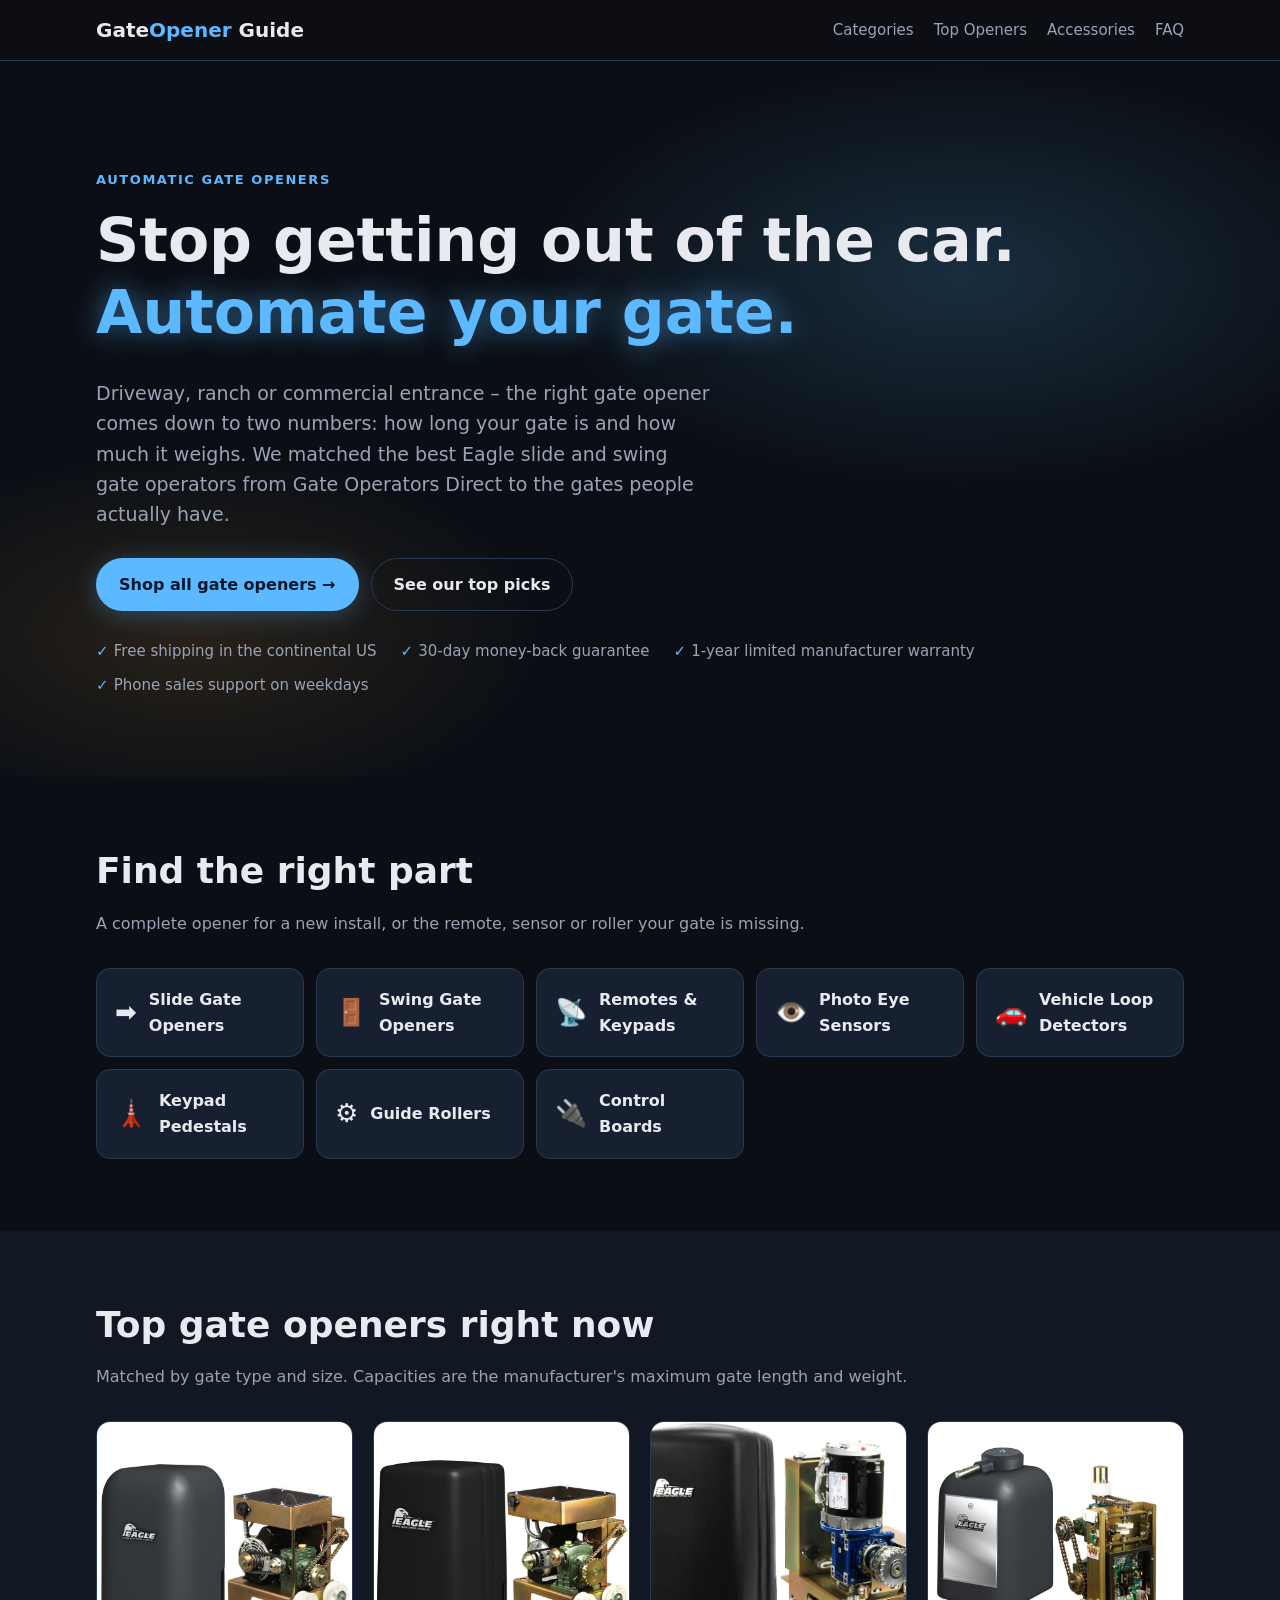
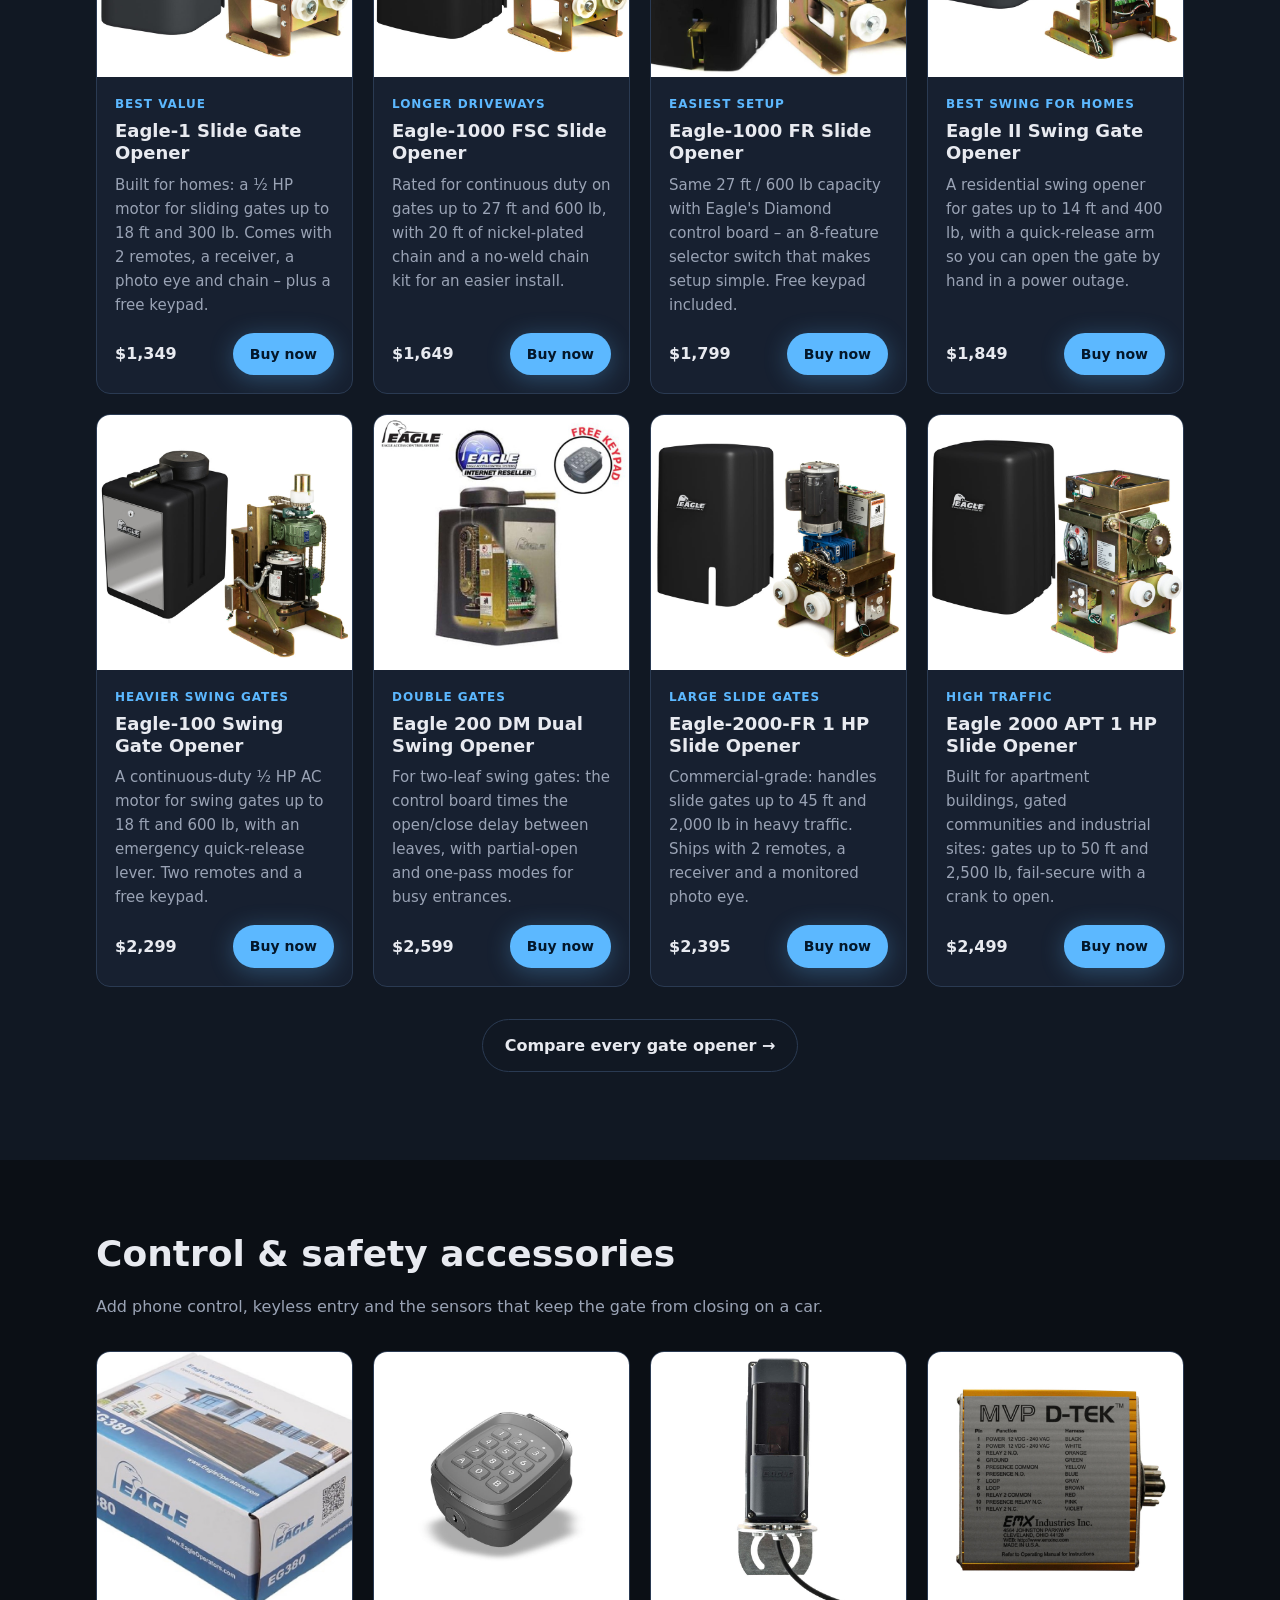
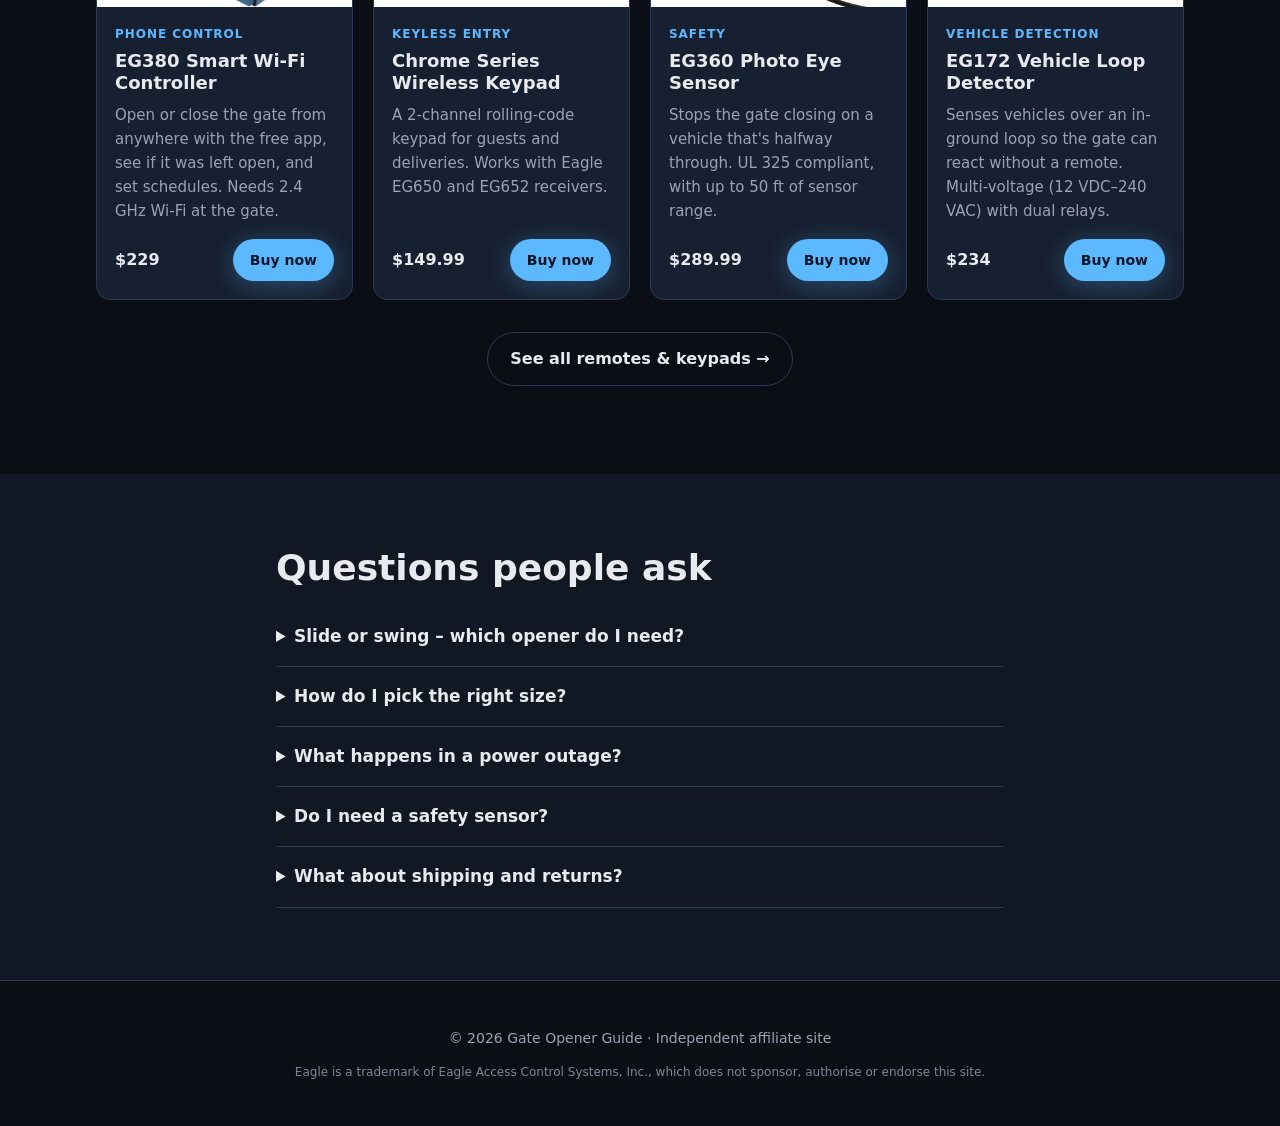
==== index.html @ a4c437fa "Publish gateopenerguide.com" ====
<!doctype html>
<html lang="en">
<head>
  <meta charset="utf-8">
  <meta name="viewport" content="width=device-width, initial-scale=1">
  <title>Gate Opener Guide – The Best Automatic Gate Openers for Homes and Businesses</title>
  <meta name="description" content="Pick the right automatic gate opener: slide and swing gate operators for driveways, ranches and commercial entrances, compared by gate length and weight – plus remotes, keypads, Wi-Fi control and safety sensors.">
  <link rel="stylesheet" href="styles.css">
  <meta name="robots" content="noindex">
</head>
<body>

<div class="disclosure-bar" id="disclosure-bar">
  Affiliate disclosure: we may earn a commission if you buy through links on this page, at no extra cost to you.
</div>

<header class="site-header">
  <div class="wrap header-inner">
    <a class="logo" href="#top">Gate<span>Opener</span> Guide</a>
    <nav>
      <a href="#categories">Categories</a>
      <a href="#picks">Top Openers</a>
      <a href="#extras">Accessories</a>
      <a href="#faq">FAQ</a>
    </nav>
  </div>
</header>

<main id="top">

  <section class="hero" id="hero">
    <div class="wrap">
      <p class="eyebrow">Automatic gate openers</p>
      <h1>Stop getting out of the car.<br><span class="glow">Automate your gate.</span></h1>
      <p class="lead">
        Driveway, ranch or commercial entrance – the right gate opener comes down to two numbers:
        how long your gate is and how much it weighs. We matched the best Eagle slide and swing gate
        operators from Gate Operators Direct to the gates people actually have.
      </p>
      <div class="cta-row">
        <a class="btn btn-primary" data-aff href="https://gateoperatorsdirectusa.com/collections/gate-operators">Shop all gate openers →</a>
        <a class="btn btn-ghost" href="#picks">See our top picks</a>
      </div>
      <ul class="perks">
        <li>Free shipping in the continental US</li>
        <li>30-day money-back guarantee</li>
        <li>1-year limited manufacturer warranty</li>
        <li>Phone sales support on weekdays</li>
      </ul>
    </div>
  </section>

  <section class="section" id="categories">
    <div class="wrap">
      <h2>Find the right part</h2>
      <p class="section-lead">A complete opener for a new install, or the remote, sensor or roller your gate is missing.</p>
      <div class="cat-grid">
        <a class="cat" data-aff href="https://gateoperatorsdirectusa.com/collections/slide-gate-operators"><span class="cat-icon">➡️</span>Slide Gate Openers</a>
        <a class="cat" data-aff href="https://gateoperatorsdirectusa.com/collections/swing-gate-operators"><span class="cat-icon">🚪</span>Swing Gate Openers</a>
        <a class="cat" data-aff href="https://gateoperatorsdirectusa.com/collections/remotes"><span class="cat-icon">📡</span>Remotes &amp; Keypads</a>
        <a class="cat" data-aff href="https://gateoperatorsdirectusa.com/collections/photo-eye-sensor"><span class="cat-icon">👁️</span>Photo Eye Sensors</a>
        <a class="cat" data-aff href="https://gateoperatorsdirectusa.com/collections/loop-detectors"><span class="cat-icon">🚗</span>Vehicle Loop Detectors</a>
        <a class="cat" data-aff href="https://gateoperatorsdirectusa.com/collections/pedestals"><span class="cat-icon">🗼</span>Keypad Pedestals</a>
        <a class="cat" data-aff href="https://gateoperatorsdirectusa.com/collections/gate-guide-rollers"><span class="cat-icon">⚙️</span>Guide Rollers</a>
        <a class="cat" data-aff href="https://gateoperatorsdirectusa.com/collections/control-board"><span class="cat-icon">🔌</span>Control Boards</a>
      </div>
    </div>
  </section>

  <section class="section alt" id="picks">
    <div class="wrap">
      <h2>Top gate openers right now</h2>
      <p class="section-lead">Matched by gate type and size. Capacities are the manufacturer's maximum gate length and weight.</p>
      <div class="card-grid">

        <article class="card">
          <a class="card-img-link" data-aff href="https://gateoperatorsdirectusa.com/products/eagle-i-1-2-hp-slide-gate-operator-with-remote-and-receiver-fsc-crank-open" tabindex="-1"><img class="card-img" src="images/eagle-i-1-2-hp-slide-gate-operator-with-remote-and-receiver.jpg" alt="Eagle-1 slide gate operator" width="800" height="800" loading="lazy"></a>
          <div class="card-body">
            <span class="tag">Best value</span>
            <h3>Eagle-1 Slide Gate Opener</h3>
            <p>Built for homes: a ½ HP motor for sliding gates up to 18 ft and 300 lb. Comes with 2 remotes, a receiver, a photo eye and chain – plus a free keypad.</p>
            <div class="card-foot">
              <span class="price">$1,349</span>
              <a class="btn btn-primary btn-sm" data-aff href="https://gateoperatorsdirectusa.com/products/eagle-i-1-2-hp-slide-gate-operator-with-remote-and-receiver-fsc-crank-open">Buy now</a>
            </div>
          </div>
        </article>

        <article class="card">
          <a class="card-img-link" data-aff href="https://gateoperatorsdirectusa.com/products/eagle-1000-fsc-1-2-hp-sliding-gate-motor-operator-system" tabindex="-1"><img class="card-img" src="images/eagle-1000-fsc-1-2-hp-sliding-gate-motor-operator-system.jpg" alt="Eagle-1000 FSC slide gate operator" width="800" height="800" loading="lazy"></a>
          <div class="card-body">
            <span class="tag">Longer driveways</span>
            <h3>Eagle-1000 FSC Slide Opener</h3>
            <p>Rated for continuous duty on gates up to 27 ft and 600 lb, with 20 ft of nickel-plated chain and a no-weld chain kit for an easier install.</p>
            <div class="card-foot">
              <span class="price">$1,649</span>
              <a class="btn btn-primary btn-sm" data-aff href="https://gateoperatorsdirectusa.com/products/eagle-1000-fsc-1-2-hp-sliding-gate-motor-operator-system">Buy now</a>
            </div>
          </div>
        </article>

        <article class="card">
          <a class="card-img-link" data-aff href="https://gateoperatorsdirectusa.com/products/eagle-1000-fr-1-2-hp-slide-gate-operator-motor-for-residential-access-control-entrance" tabindex="-1"><img class="card-img" src="images/eagle-1000-fr-1-2-hp-slide-gate-operator-motor-for-residenti.jpg" alt="Eagle-1000 FR slide gate operator" width="800" height="800" loading="lazy"></a>
          <div class="card-body">
            <span class="tag">Easiest setup</span>
            <h3>Eagle-1000 FR Slide Opener</h3>
            <p>Same 27 ft / 600 lb capacity with Eagle's Diamond control board – an 8-feature selector switch that makes setup simple. Free keypad included.</p>
            <div class="card-foot">
              <span class="price">$1,799</span>
              <a class="btn btn-primary btn-sm" data-aff href="https://gateoperatorsdirectusa.com/products/eagle-1000-fr-1-2-hp-slide-gate-operator-motor-for-residential-access-control-entrance">Buy now</a>
            </div>
          </div>
        </article>

        <article class="card">
          <a class="card-img-link" data-aff href="https://gateoperatorsdirectusa.com/products/eagle-ii-residential-swing-gate-operator" tabindex="-1"><img class="card-img" src="images/eagle-ii-residential-swing-gate-operator.jpg" alt="Eagle II residential swing gate operator" width="800" height="800" loading="lazy"></a>
          <div class="card-body">
            <span class="tag">Best swing for homes</span>
            <h3>Eagle II Swing Gate Opener</h3>
            <p>A residential swing opener for gates up to 14 ft and 400 lb, with a quick-release arm so you can open the gate by hand in a power outage.</p>
            <div class="card-foot">
              <span class="price">$1,849</span>
              <a class="btn btn-primary btn-sm" data-aff href="https://gateoperatorsdirectusa.com/products/eagle-ii-residential-swing-gate-operator">Buy now</a>
            </div>
          </div>
        </article>

        <article class="card">
          <a class="card-img-link" data-aff href="https://gateoperatorsdirectusa.com/products/eagle-100-residential-light-commercial-swing-gate-operators" tabindex="-1"><img class="card-img" src="images/eagle-100-residential-light-commercial-swing-gate-operators.jpg" alt="Eagle-100 swing gate operator" width="800" height="800" loading="lazy"></a>
          <div class="card-body">
            <span class="tag">Heavier swing gates</span>
            <h3>Eagle-100 Swing Gate Opener</h3>
            <p>A continuous-duty ½ HP AC motor for swing gates up to 18 ft and 600 lb, with an emergency quick-release lever. Two remotes and a free keypad.</p>
            <div class="card-foot">
              <span class="price">$2,299</span>
              <a class="btn btn-primary btn-sm" data-aff href="https://gateoperatorsdirectusa.com/products/eagle-100-residential-light-commercial-swing-gate-operators">Buy now</a>
            </div>
          </div>
        </article>

        <article class="card">
          <a class="card-img-link" data-aff href="https://gateoperatorsdirectusa.com/products/eagle-200-dm-dual-0-5-hp-swing-gate-operator" tabindex="-1"><img class="card-img" src="images/eagle-200-dm-dual-0-5-hp-swing-gate-operator.jpg" alt="Eagle 200 DM dual swing gate operator" width="800" height="800" loading="lazy"></a>
          <div class="card-body">
            <span class="tag">Double gates</span>
            <h3>Eagle 200 DM Dual Swing Opener</h3>
            <p>For two-leaf swing gates: the control board times the open/close delay between leaves, with partial-open and one-pass modes for busy entrances.</p>
            <div class="card-foot">
              <span class="price">$2,599</span>
              <a class="btn btn-primary btn-sm" data-aff href="https://gateoperatorsdirectusa.com/products/eagle-200-dm-dual-0-5-hp-swing-gate-operator">Buy now</a>
            </div>
          </div>
        </article>

        <article class="card">
          <a class="card-img-link" data-aff href="https://gateoperatorsdirectusa.com/products/eagle-2000-fr-1hp-slide-gate-operator-45-2000-lbs-with-2-remotes-receiver-and-eg111-monitored-photo-eye" tabindex="-1"><img class="card-img" src="images/eagle-2000-fr-1hp-slide-gate-operator-45-2000-lbs-with-2-rem.jpg" alt="Eagle-2000-FR-1HP slide gate operator" width="800" height="800" loading="lazy"></a>
          <div class="card-body">
            <span class="tag">Large slide gates</span>
            <h3>Eagle-2000-FR 1 HP Slide Opener</h3>
            <p>Commercial-grade: handles slide gates up to 45 ft and 2,000 lb in heavy traffic. Ships with 2 remotes, a receiver and a monitored photo eye.</p>
            <div class="card-foot">
              <span class="price">$2,395</span>
              <a class="btn btn-primary btn-sm" data-aff href="https://gateoperatorsdirectusa.com/products/eagle-2000-fr-1hp-slide-gate-operator-45-2000-lbs-with-2-remotes-receiver-and-eg111-monitored-photo-eye">Buy now</a>
            </div>
          </div>
        </article>

        <article class="card">
          <a class="card-img-link" data-aff href="https://gateoperatorsdirectusa.com/products/eagle-2000-apt-1hp-fail-secure-slide-gate-operator-crank-to-open" tabindex="-1"><img class="card-img" src="images/eagle-2000-apt-1hp-fail-secure-slide-gate-operator-crank-to.jpg" alt="Eagle 2000 APT slide gate operator" width="800" height="800" loading="lazy"></a>
          <div class="card-body">
            <span class="tag">High traffic</span>
            <h3>Eagle 2000 APT 1 HP Slide Opener</h3>
            <p>Built for apartment buildings, gated communities and industrial sites: gates up to 50 ft and 2,500 lb, fail-secure with a crank to open.</p>
            <div class="card-foot">
              <span class="price">$2,499</span>
              <a class="btn btn-primary btn-sm" data-aff href="https://gateoperatorsdirectusa.com/products/eagle-2000-apt-1hp-fail-secure-slide-gate-operator-crank-to-open">Buy now</a>
            </div>
          </div>
        </article>

      </div>
      <p class="center"><a class="btn btn-ghost" data-aff href="https://gateoperatorsdirectusa.com/collections/gate-operators">Compare every gate opener →</a></p>
    </div>
  </section>

  <section class="section" id="extras">
    <div class="wrap">
      <h2>Control &amp; safety accessories</h2>
      <p class="section-lead">Add phone control, keyless entry and the sensors that keep the gate from closing on a car.</p>
      <div class="card-grid">

        <article class="card">
          <a class="card-img-link" data-aff href="https://gateoperatorsdirectusa.com/products/eagle-eg380-smart-wi-fi-gate-opener" tabindex="-1"><img class="card-img" src="images/eagle-eg380-smart-wi-fi-gate-opener.jpg" alt="Eagle EG380 smart Wi-Fi gate opener" width="800" height="800" loading="lazy"></a>
          <div class="card-body">
            <span class="tag">Phone control</span>
            <h3>EG380 Smart Wi-Fi Controller</h3>
            <p>Open or close the gate from anywhere with the free app, see if it was left open, and set schedules. Needs 2.4 GHz Wi-Fi at the gate.</p>
            <div class="card-foot">
              <span class="price">$229</span>
              <a class="btn btn-primary btn-sm" data-aff href="https://gateoperatorsdirectusa.com/products/eagle-eg380-smart-wi-fi-gate-opener">Buy now</a>
            </div>
          </div>
        </article>

        <article class="card">
          <a class="card-img-link" data-aff href="https://gateoperatorsdirectusa.com/products/eagle-chrome-series-wireless-2-channel-keypad-eg654" tabindex="-1"><img class="card-img" src="images/eagle-chrome-series-wireless-2-channel-keypad-eg654.jpg" alt="Eagle Chrome Series wireless keypad" width="800" height="800" loading="lazy"></a>
          <div class="card-body">
            <span class="tag">Keyless entry</span>
            <h3>Chrome Series Wireless Keypad</h3>
            <p>A 2-channel rolling-code keypad for guests and deliveries. Works with Eagle EG650 and EG652 receivers.</p>
            <div class="card-foot">
              <span class="price">$149.99</span>
              <a class="btn btn-primary btn-sm" data-aff href="https://gateoperatorsdirectusa.com/products/eagle-chrome-series-wireless-2-channel-keypad-eg654">Buy now</a>
            </div>
          </div>
        </article>

        <article class="card">
          <a class="card-img-link" data-aff href="https://gateoperatorsdirectusa.com/products/eg360-eagle-monitored-and-non-monitored-photo-eye-sensor-ul-or-non-ul" tabindex="-1"><img class="card-img" src="images/eg360-eagle-monitored-and-non-monitored-photo-eye-sensor-ul.jpg" alt="Eagle EG360 photo eye sensor" width="800" height="800" loading="lazy"></a>
          <div class="card-body">
            <span class="tag">Safety</span>
            <h3>EG360 Photo Eye Sensor</h3>
            <p>Stops the gate closing on a vehicle that's halfway through. UL 325 compliant, with up to 50 ft of sensor range.</p>
            <div class="card-foot">
              <span class="price">$289.99</span>
              <a class="btn btn-primary btn-sm" data-aff href="https://gateoperatorsdirectusa.com/products/eg360-eagle-monitored-and-non-monitored-photo-eye-sensor-ul-or-non-ul">Buy now</a>
            </div>
          </div>
        </article>

        <article class="card">
          <a class="card-img-link" data-aff href="https://gateoperatorsdirectusa.com/products/vehicle-loop-detector-eg172" tabindex="-1"><img class="card-img" src="images/vehicle-loop-detector-eg172.jpg" alt="Vehicle loop detector EG172" width="800" height="800" loading="lazy"></a>
          <div class="card-body">
            <span class="tag">Vehicle detection</span>
            <h3>EG172 Vehicle Loop Detector</h3>
            <p>Senses vehicles over an in-ground loop so the gate can react without a remote. Multi-voltage (12 VDC–240 VAC) with dual relays.</p>
            <div class="card-foot">
              <span class="price">$234</span>
              <a class="btn btn-primary btn-sm" data-aff href="https://gateoperatorsdirectusa.com/products/vehicle-loop-detector-eg172">Buy now</a>
            </div>
          </div>
        </article>

      </div>
      <p class="center"><a class="btn btn-ghost" data-aff href="https://gateoperatorsdirectusa.com/collections/remotes">See all remotes &amp; keypads →</a></p>
    </div>
  </section>

  <section class="section alt" id="faq">
    <div class="wrap narrow">
      <h2>Questions people ask</h2>
      <details>
        <summary>Slide or swing – which opener do I need?</summary>
        <p>It depends on your gate. A sliding gate rolls sideways along a track and needs a slide gate operator; a swinging gate hinges open like a door and needs a swing gate operator. Double swing gates need a dual model such as the Eagle 200 DM.</p>
      </details>
      <details>
        <summary>How do I pick the right size?</summary>
        <p>Measure your gate's length and estimate its weight, then choose an opener rated above both. For example, the Eagle-1 handles slide gates up to 18 ft and 300 lb, the Eagle-1000 up to 27 ft and 600 lb, and the Eagle-2000 series up to 45–50 ft and 2,000–2,500 lb.</p>
      </details>
      <details>
        <summary>What happens in a power outage?</summary>
        <p>Many of these openers have a manual release: the Eagle II and Eagle-100 swing openers have quick-release mechanisms, and the crank-to-open slide models let you crank the gate open by hand.</p>
      </details>
      <details>
        <summary>Do I need a safety sensor?</summary>
        <p>A photo eye like the EG360 stops the gate from closing on a vehicle that's halfway through, and it's UL 325 compliant. The Eagle-1 and Eagle-2000-FR above already include one.</p>
      </details>
      <details>
        <summary>What about shipping and returns?</summary>
        <p>Gate Operators Direct offers free shipping in the continental US, a 30-day money-back guarantee on unused items in their original condition, and a one-year limited manufacturer warranty.</p>
      </details>
    </div>
  </section>

</main>

<footer class="site-footer">
  <div class="wrap">
    <p>© <span id="year">2026</span> Gate Opener Guide · Independent affiliate site</p>
    <p class="fine">Eagle is a trademark of Eagle Access Control Systems, Inc., which does not sponsor, authorise or endorse this site.</p>
  </div>
</footer>

<script src="config.js"></script>
<script src="affiliate.js"></script>
<script>
  document.getElementById("year").textContent = new Date().getFullYear();

  // Hide the disclosure bar on the first scroll, without making the page jump.
  var bar = document.getElementById("disclosure-bar");
  function hideBar() {
    if (window.scrollY <= 0) return;
    var h = bar.offsetHeight;
    bar.remove();
    window.scrollBy(0, -h);
    window.removeEventListener("scroll", hideBar);
  }
  window.addEventListener("scroll", hideBar, { passive: true });
</script>
</body>
</html>
---- styles.css ----
:root {
  --bg: #0b0f15;
  --bg-alt: #111823;
  --card: #172030;
  --border: #2a3a52;
  --text: #e8eaf0;
  --muted: #9aa3b5;
  --accent: #5cb8ff;
  --accent-ink: #04172a;
  --accent-rgb: 92, 184, 255;   /* same colour as --accent, as r, g, b for glows */
  --glow2-rgb: 255, 170, 60;  /* second hero glow */
  --radius: 14px;
}

* { box-sizing: border-box; }
html { scroll-behavior: smooth; }
body {
  margin: 0;
  background: var(--bg);
  color: var(--text);
  font: 16px/1.6 system-ui, -apple-system, "Segoe UI", Roboto, sans-serif;
}
a { color: var(--accent); }
h1, h2, h3 { line-height: 1.2; margin: 0 0 .5em; }

.wrap { max-width: 1120px; margin: 0 auto; padding: 0 16px; }
.wrap.narrow { max-width: 760px; }
.center { text-align: center; margin-top: 32px; }

/* Disclosure + header */
.disclosure-bar {
  background: #222838; color: var(--muted);
  font-size: 13px; text-align: center; padding: 6px 16px;
}
.site-header {
  position: sticky; top: 0; z-index: 10;
  background: rgba(13, 15, 20, .9); backdrop-filter: blur(8px);
  border-bottom: 1px solid var(--border);
}
.header-inner { display: flex; align-items: center; justify-content: space-between; height: 60px; gap: 16px; }
.logo { color: var(--text); text-decoration: none; font-weight: 800; font-size: 20px; white-space: nowrap; }
.logo span { color: var(--accent); }
nav { display: flex; gap: 20px; overflow-x: auto; }
nav a { color: var(--muted); text-decoration: none; font-size: 15px; white-space: nowrap; }
nav a:hover { color: var(--text); }

/* Hero */
.hero {
  padding: 96px 0 80px;
  background:
    radial-gradient(600px 300px at 75% 30%, rgba(var(--accent-rgb), .18), transparent 70%),
    radial-gradient(500px 260px at 15% 80%, rgba(var(--glow2-rgb), .12), transparent 70%);
}
.eyebrow { color: var(--accent); text-transform: uppercase; letter-spacing: .12em; font-size: 13px; font-weight: 700; }
.hero h1 { font-size: clamp(34px, 6vw, 60px); }
.glow { color: var(--accent); text-shadow: 0 0 28px rgba(var(--accent-rgb), .55); }
.lead { font-size: 19px; color: var(--muted); max-width: 620px; }
.cta-row { display: flex; flex-wrap: wrap; gap: 12px; margin: 28px 0; }
.perks { list-style: none; padding: 0; margin: 0; display: flex; flex-wrap: wrap; gap: 10px 24px; color: var(--muted); font-size: 15px; }
.perks li::before { content: "✓ "; color: var(--accent); font-weight: 700; }

/* Buttons */
.btn {
  display: inline-block; text-decoration: none; font-weight: 700;
  padding: 13px 22px; border-radius: 999px; border: 1px solid transparent;
  transition: transform .15s, box-shadow .15s;
}
.btn:hover { transform: translateY(-1px); }
.btn-primary { background: var(--accent); color: var(--accent-ink); box-shadow: 0 4px 24px rgba(var(--accent-rgb), .3); }
.btn-primary:hover { box-shadow: 0 6px 32px rgba(var(--accent-rgb), .5); }
.btn-ghost { color: var(--text); border-color: var(--border); }
.btn-ghost:hover { border-color: var(--accent); }
.btn-sm { padding: 9px 16px; font-size: 14px; }

/* Sections */
.section { padding: 72px 0; }
.section.alt { background: var(--bg-alt); }
.section h2 { font-size: clamp(26px, 4vw, 36px); }
.section-lead { color: var(--muted); margin: 0 0 32px; }

/* Categories */
.cat-grid { display: grid; grid-template-columns: repeat(auto-fill, minmax(200px, 1fr)); gap: 12px; }
.cat {
  display: flex; align-items: center; gap: 12px;
  background: var(--card); border: 1px solid var(--border); border-radius: var(--radius);
  padding: 18px; color: var(--text); text-decoration: none; font-weight: 600;
  transition: border-color .15s;
}
.cat:hover { border-color: var(--accent); }
.cat-icon { font-size: 26px; }

/* Product cards */
.card-grid { display: grid; grid-template-columns: repeat(auto-fill, minmax(250px, 1fr)); gap: 20px; }
.card {
  display: flex; flex-direction: column;
  background: var(--card); border: 1px solid var(--border); border-radius: var(--radius); overflow: hidden;
}
.card-img-link { display: block; background: #fff; overflow: hidden; }
.card-img {
  display: block; width: 100%; height: auto; aspect-ratio: 1;
  object-fit: cover; transition: transform .25s;
}
.card:hover .card-img { transform: scale(1.03); }
.card-body { padding: 18px; display: flex; flex-direction: column; flex: 1; }
.card-body h3 { font-size: 18px; }
.card-body p { color: var(--muted); font-size: 15px; margin: 0 0 16px; }
.tag { font-size: 12px; text-transform: uppercase; letter-spacing: .08em; color: var(--accent); font-weight: 700; margin-bottom: 6px; }
.card-foot { margin-top: auto; display: flex; align-items: center; justify-content: space-between; gap: 12px; }
.price { font-weight: 700; }

/* FAQ */
details { border-bottom: 1px solid var(--border); padding: 16px 0; }
summary { cursor: pointer; font-weight: 600; font-size: 17px; }
details p { color: var(--muted); margin: 10px 0 0; }

/* Footer */
.site-footer { border-top: 1px solid var(--border); padding: 32px 0; color: var(--muted); font-size: 14px; text-align: center; }
.site-footer .fine { font-size: 12px; opacity: .8; }

@media (max-width: 640px) {
  nav { display: none; }
  .hero { padding: 64px 0 56px; }
  .section { padding: 56px 0; }
}
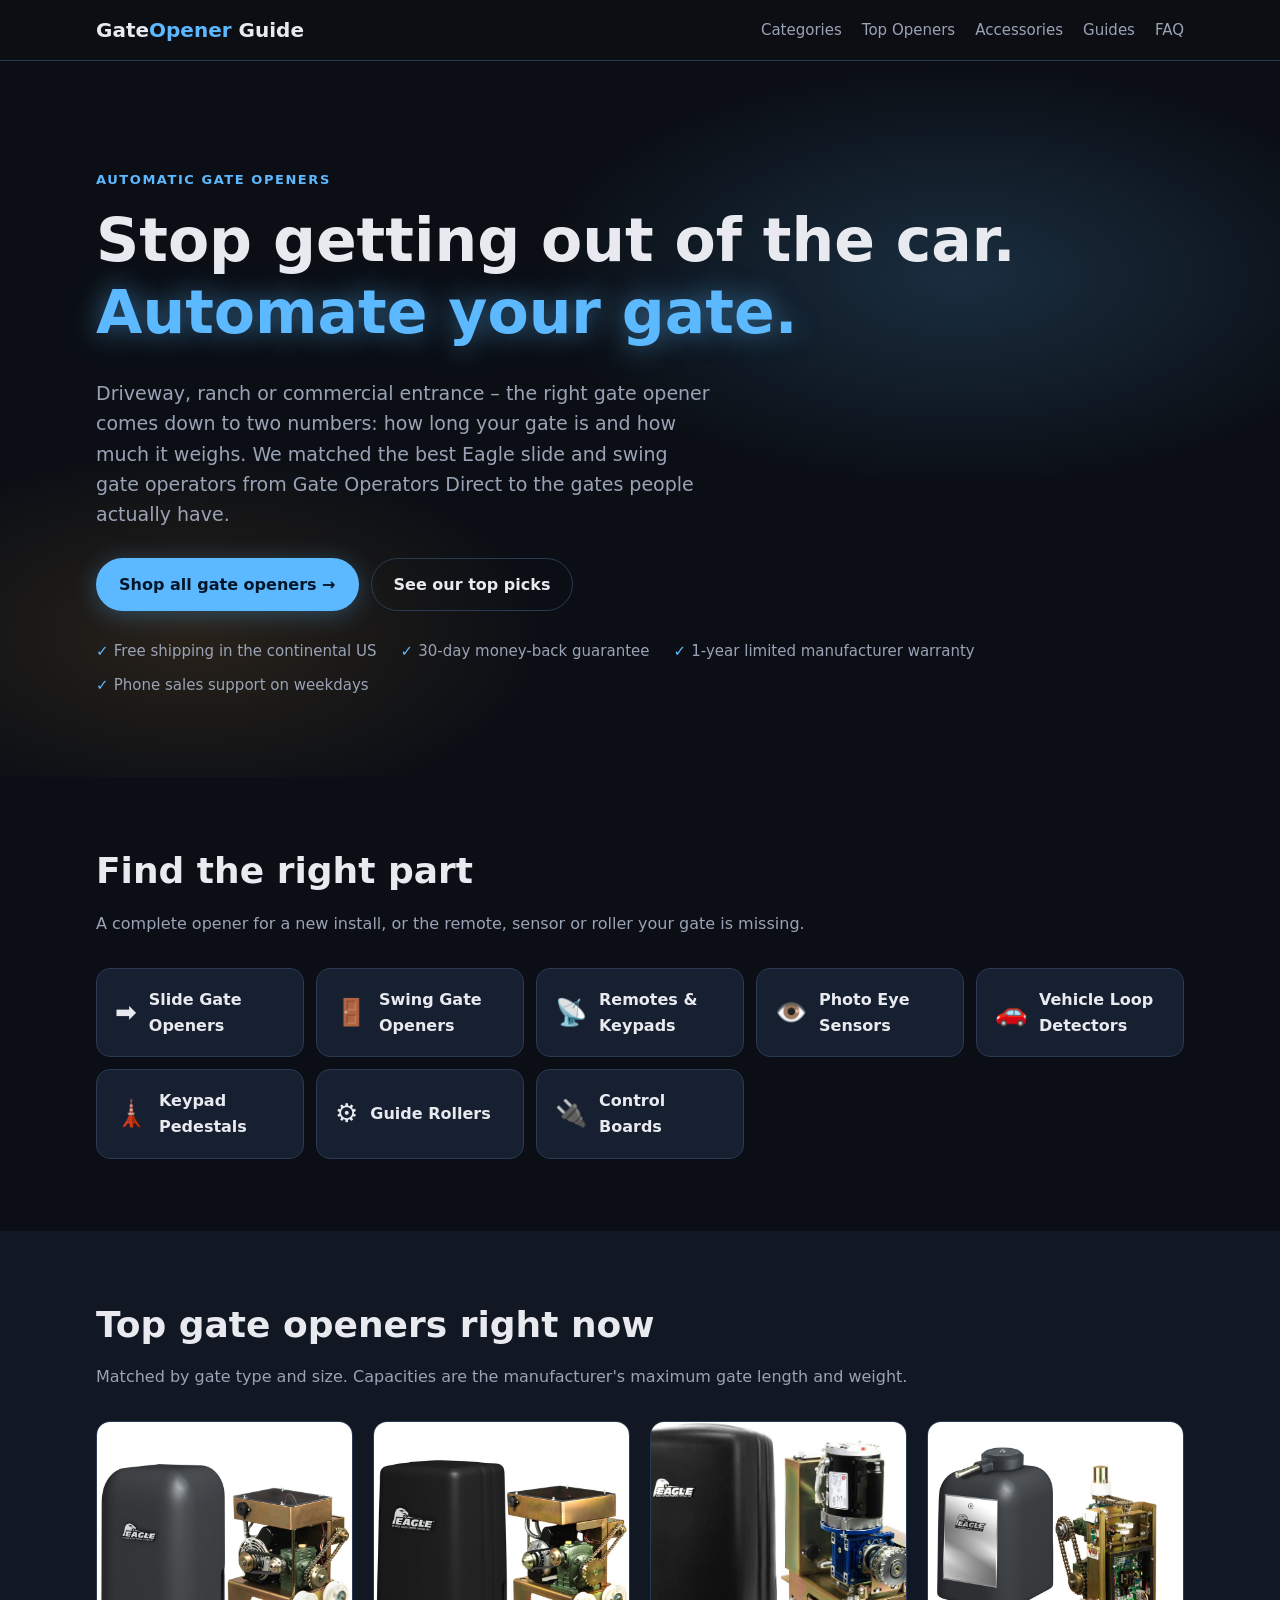
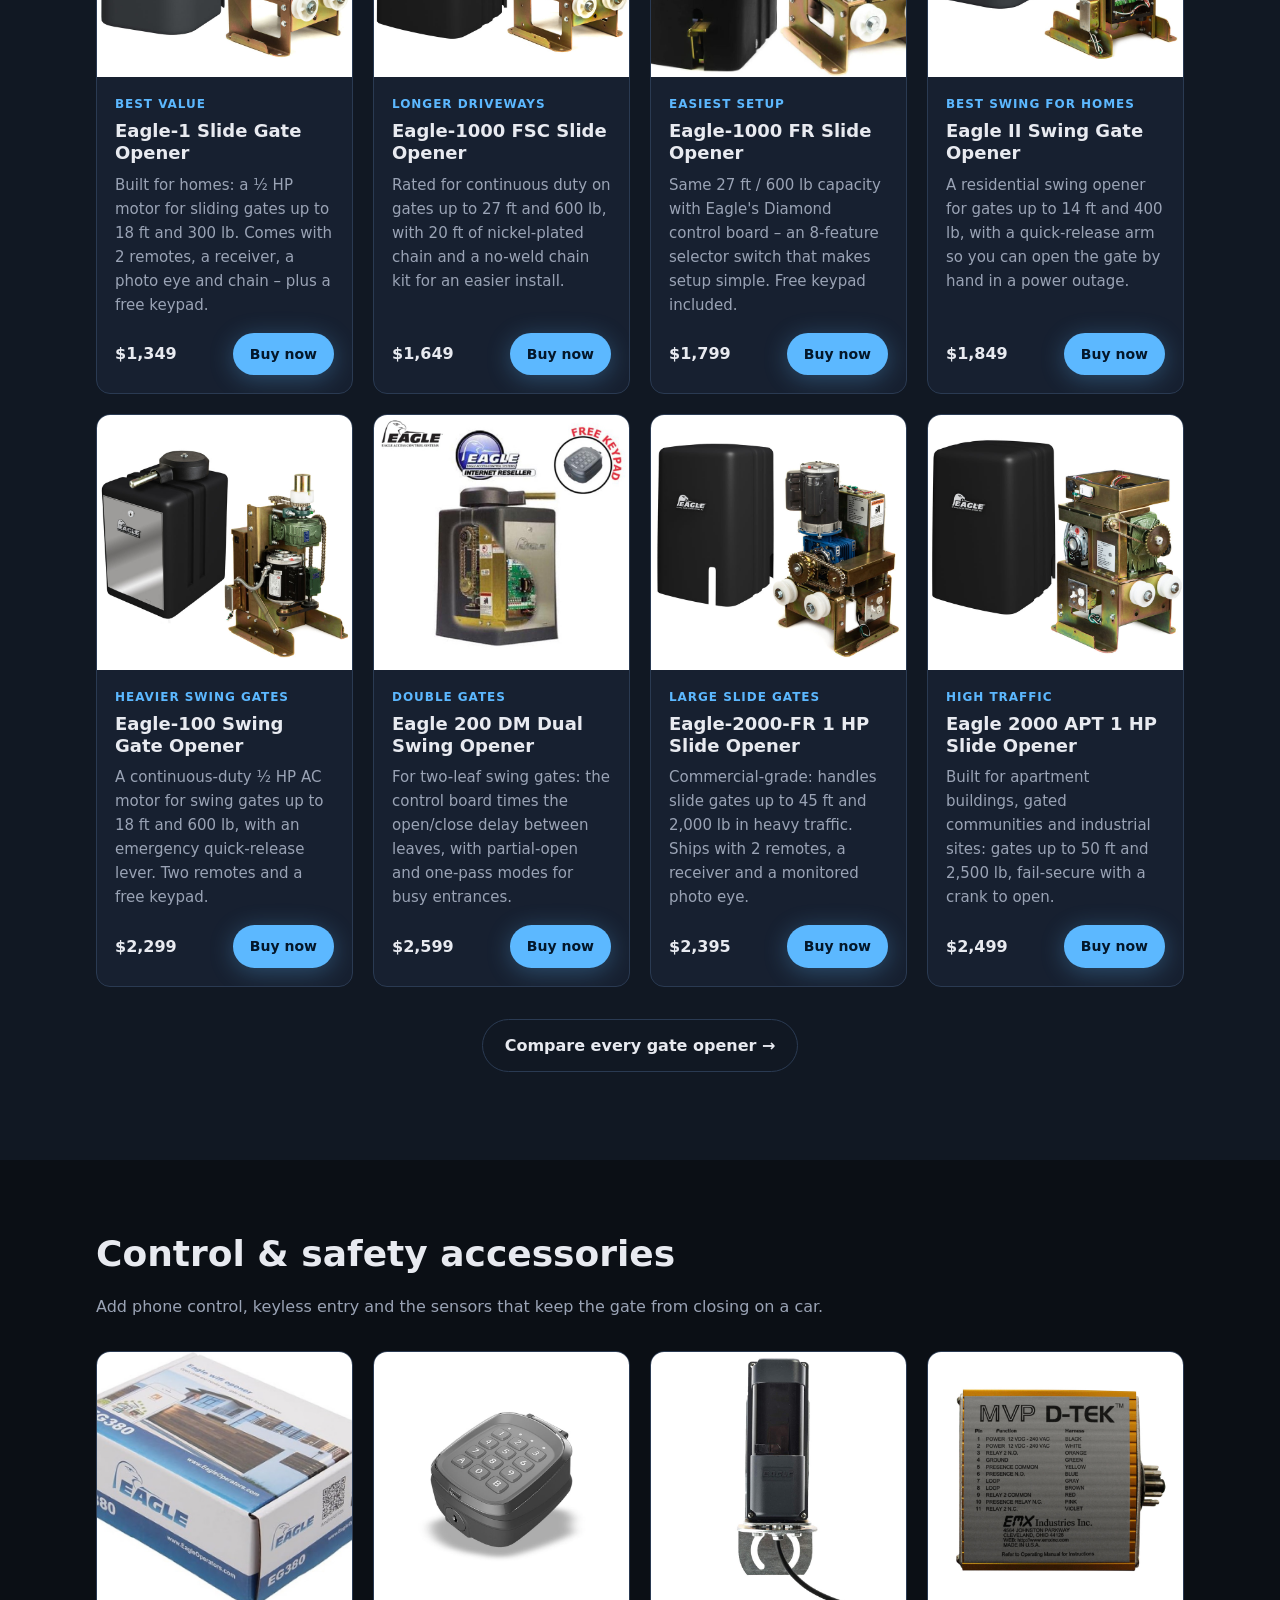
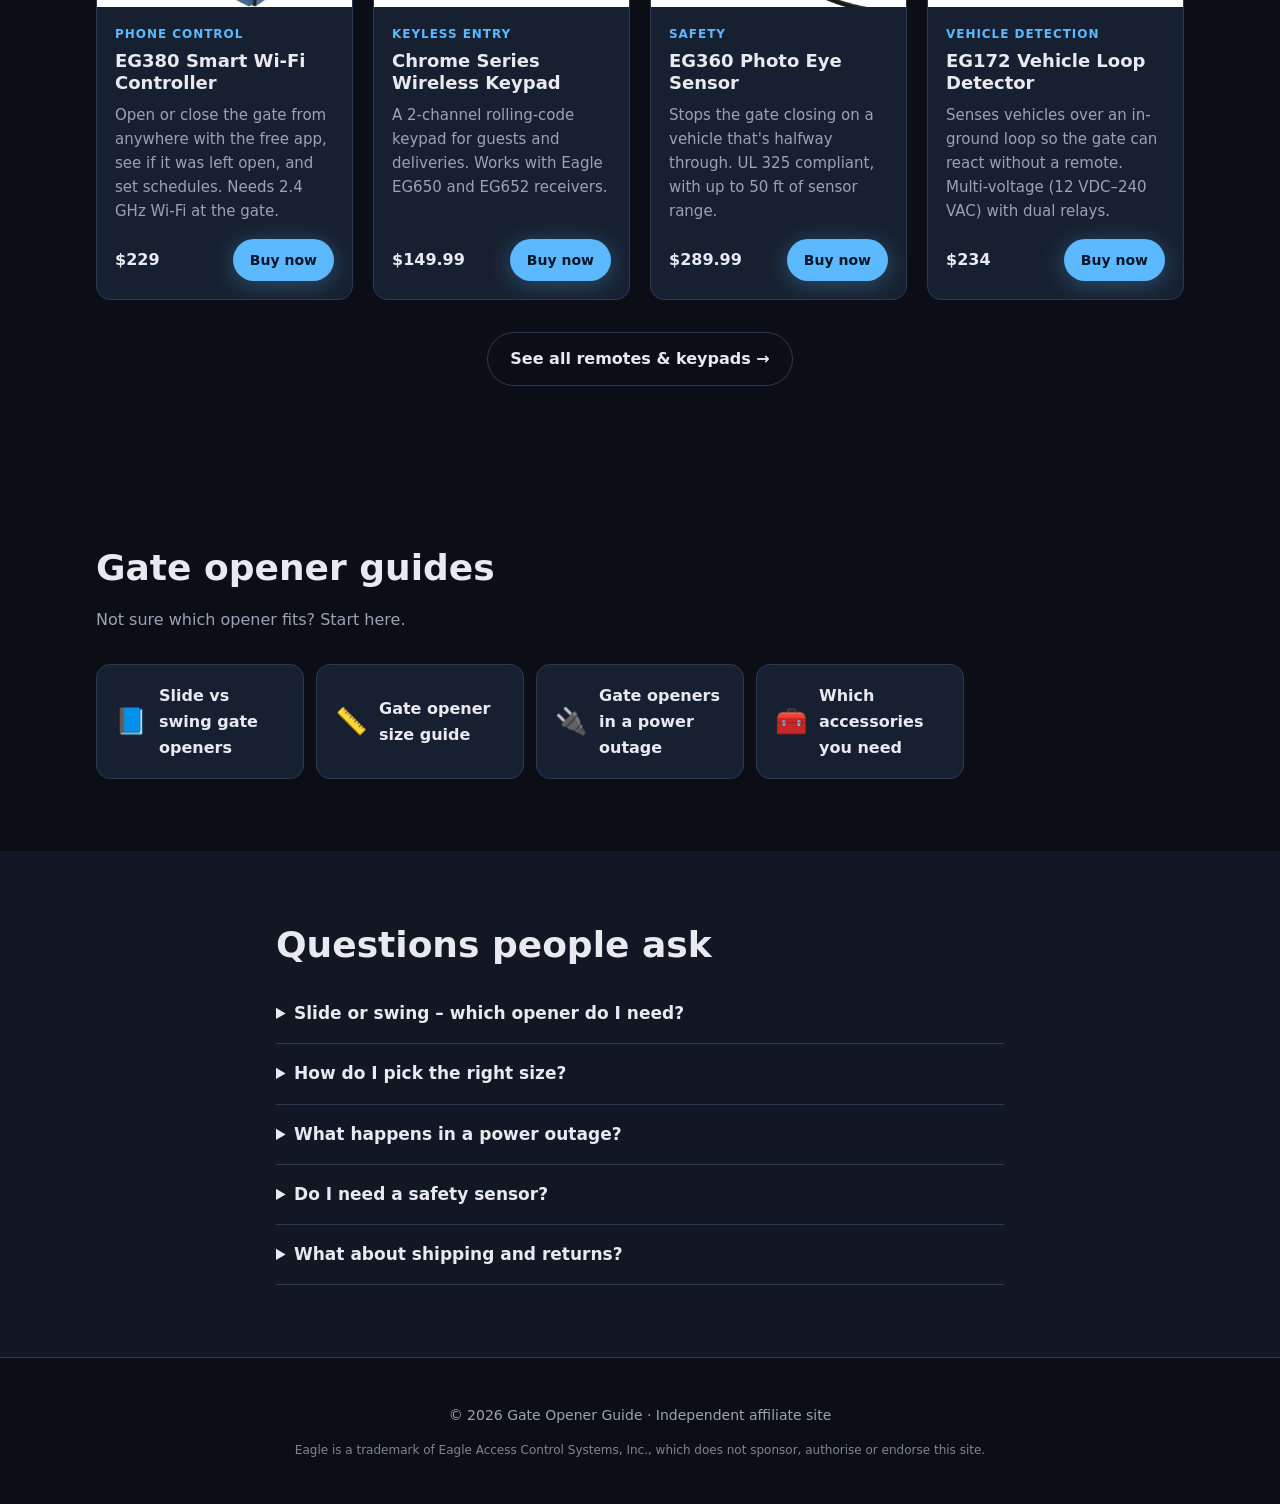
==== commit e0f1f2d6: "Publish gateopenerguide.com" ====
--- a/index.html
+++ b/index.html
@@ -6,7 +6,8 @@
   <title>Gate Opener Guide – The Best Automatic Gate Openers for Homes and Businesses</title>
   <meta name="description" content="Pick the right automatic gate opener: slide and swing gate operators for driveways, ranches and commercial entrances, compared by gate length and weight – plus remotes, keypads, Wi-Fi control and safety sensors.">
   <link rel="stylesheet" href="styles.css">
-  <meta name="robots" content="noindex">
+  <link rel="canonical" href="https://www.gateopenerguide.com/">
+  <meta property="og:url" content="https://www.gateopenerguide.com/">
 </head>
 <body>
 
@@ -21,6 +22,7 @@
       <a href="#categories">Categories</a>
       <a href="#picks">Top Openers</a>
       <a href="#extras">Accessories</a>
+      <a href="#guides">Guides</a>
       <a href="#faq">FAQ</a>
     </nav>
   </div>
@@ -242,6 +244,19 @@
 
       </div>
       <p class="center"><a class="btn btn-ghost" data-aff href="https://gateoperatorsdirectusa.com/collections/remotes">See all remotes &amp; keypads →</a></p>
+    </div>
+  </section>
+
+  <section class="section" id="guides">
+    <div class="wrap">
+      <h2>Gate opener guides</h2>
+      <p class="section-lead">Not sure which opener fits? Start here.</p>
+      <div class="cat-grid">
+        <a class="cat" href="slide-vs-swing-gate-openers.html"><span class="cat-icon">📘</span>Slide vs swing gate openers</a>
+        <a class="cat" href="gate-opener-size-guide.html"><span class="cat-icon">📏</span>Gate opener size guide</a>
+        <a class="cat" href="gate-opener-power-outage.html"><span class="cat-icon">🔌</span>Gate openers in a power outage</a>
+        <a class="cat" href="gate-opener-accessories.html"><span class="cat-icon">🧰</span>Which accessories you need</a>
+      </div>
     </div>
   </section>
 
--- a/styles.css
+++ b/styles.css
@@ -122,3 +122,19 @@
   .hero { padding: 64px 0 56px; }
   .section { padding: 56px 0; }
 }
+
+/* Guide pages */
+.guide-hero { padding: 64px 0 40px; }
+.guide-hero h1 { font-size: clamp(30px, 5vw, 46px); }
+.article h2 { font-size: clamp(22px, 3vw, 28px); margin-top: 36px; }
+.article h2:first-child { margin-top: 0; }
+.article p, .article li { color: var(--text); }
+.article ul, .article ol { padding-left: 22px; }
+.article li { margin-bottom: 8px; }
+.article a, .fine-note a, .spec-table a { color: var(--accent); }
+.table-scroll { overflow-x: auto; -webkit-overflow-scrolling: touch; }
+.spec-table { width: 100%; border-collapse: collapse; min-width: 640px; }
+.spec-table th, .spec-table td { text-align: left; padding: 10px 12px; border-bottom: 1px solid var(--border); white-space: nowrap; }
+.spec-table th { color: var(--muted); font-size: 13px; text-transform: uppercase; letter-spacing: .06em; }
+.spec-table tbody tr:hover { background: var(--card); }
+.fine-note { color: var(--muted); font-size: 14px; margin-top: 16px; }
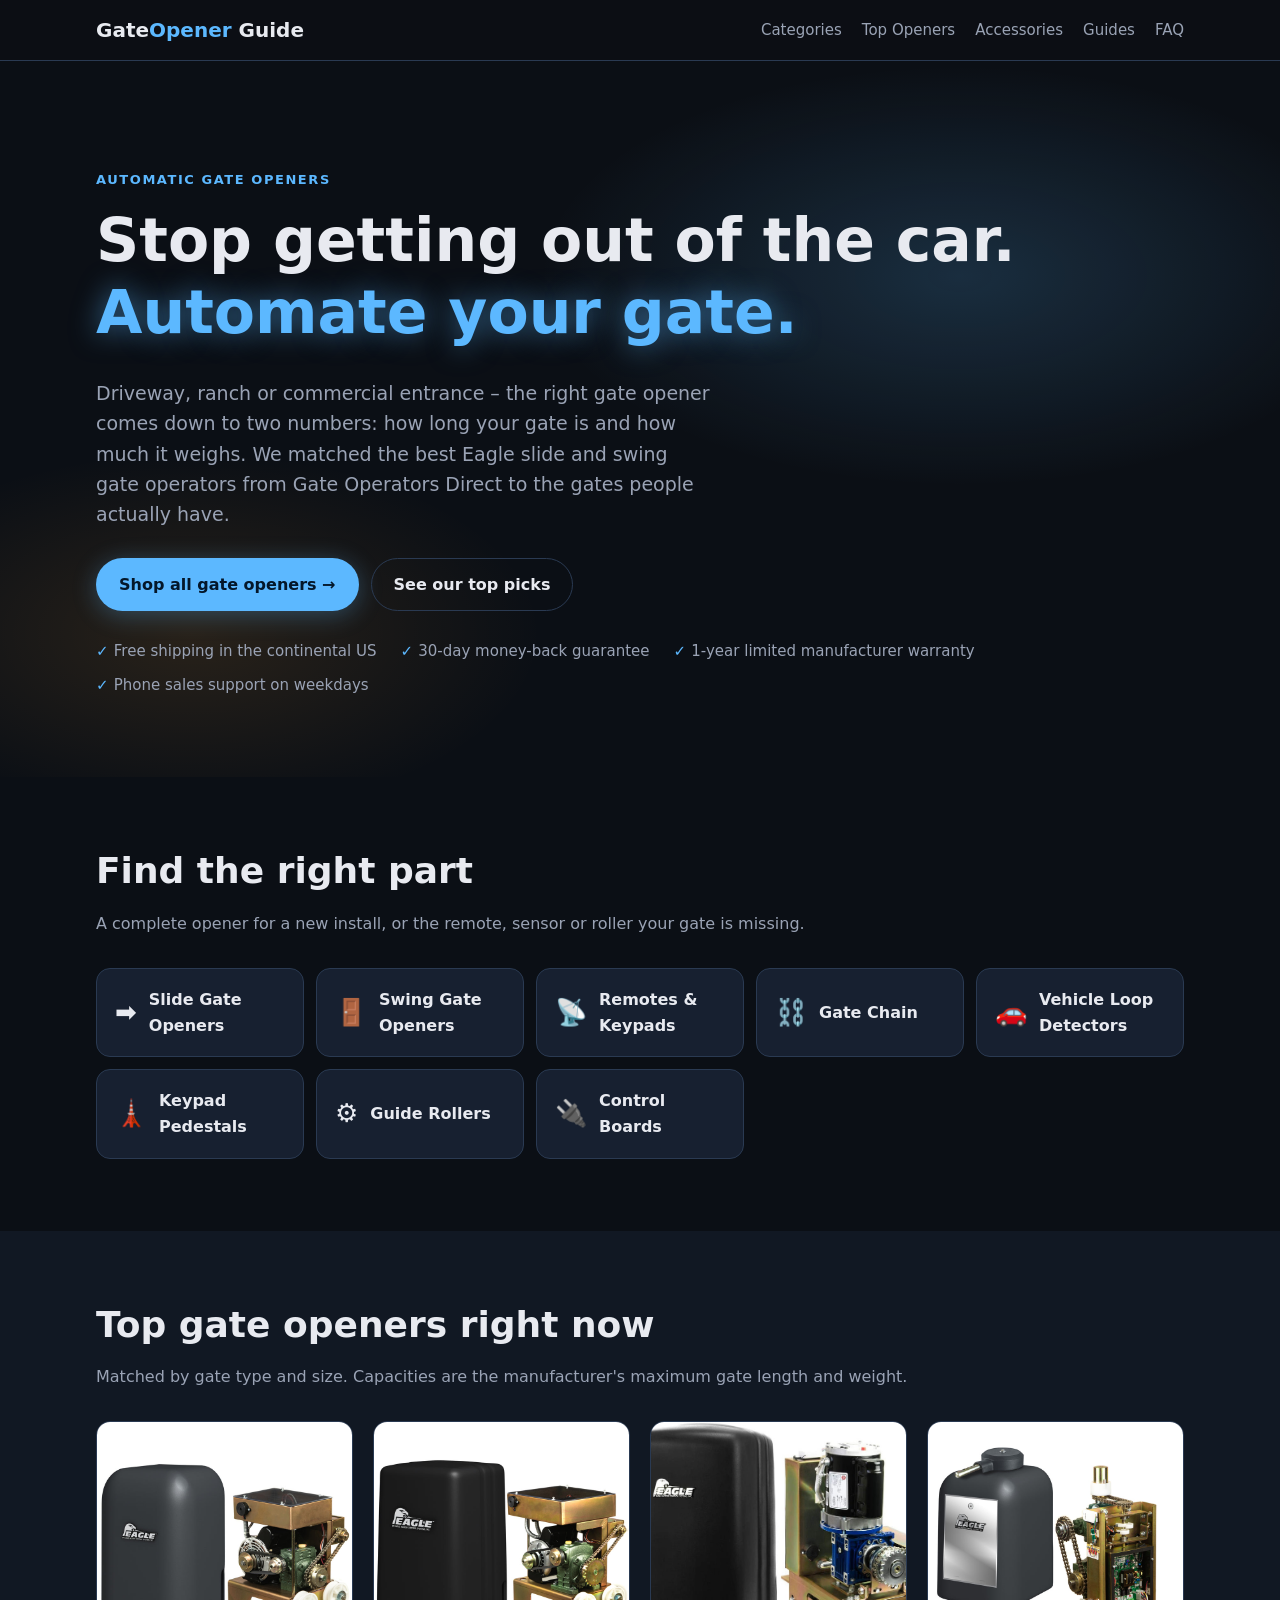
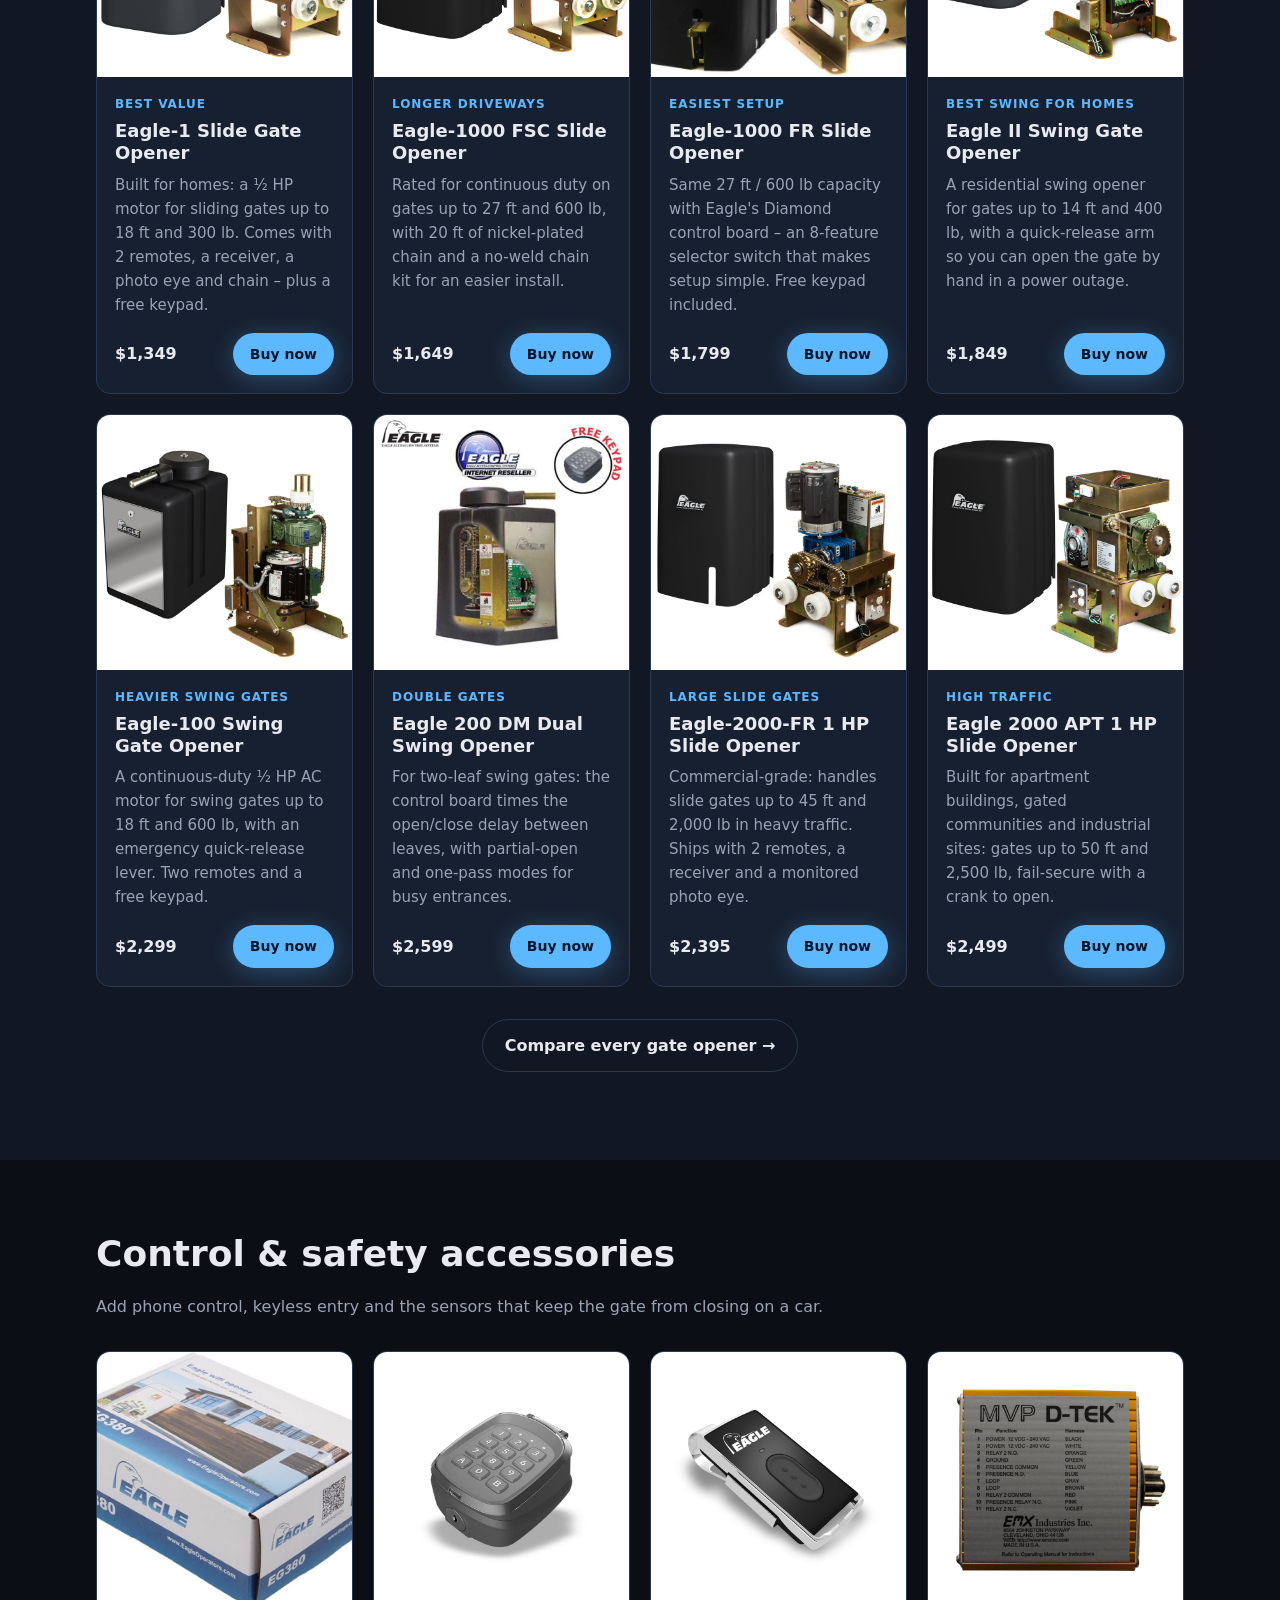
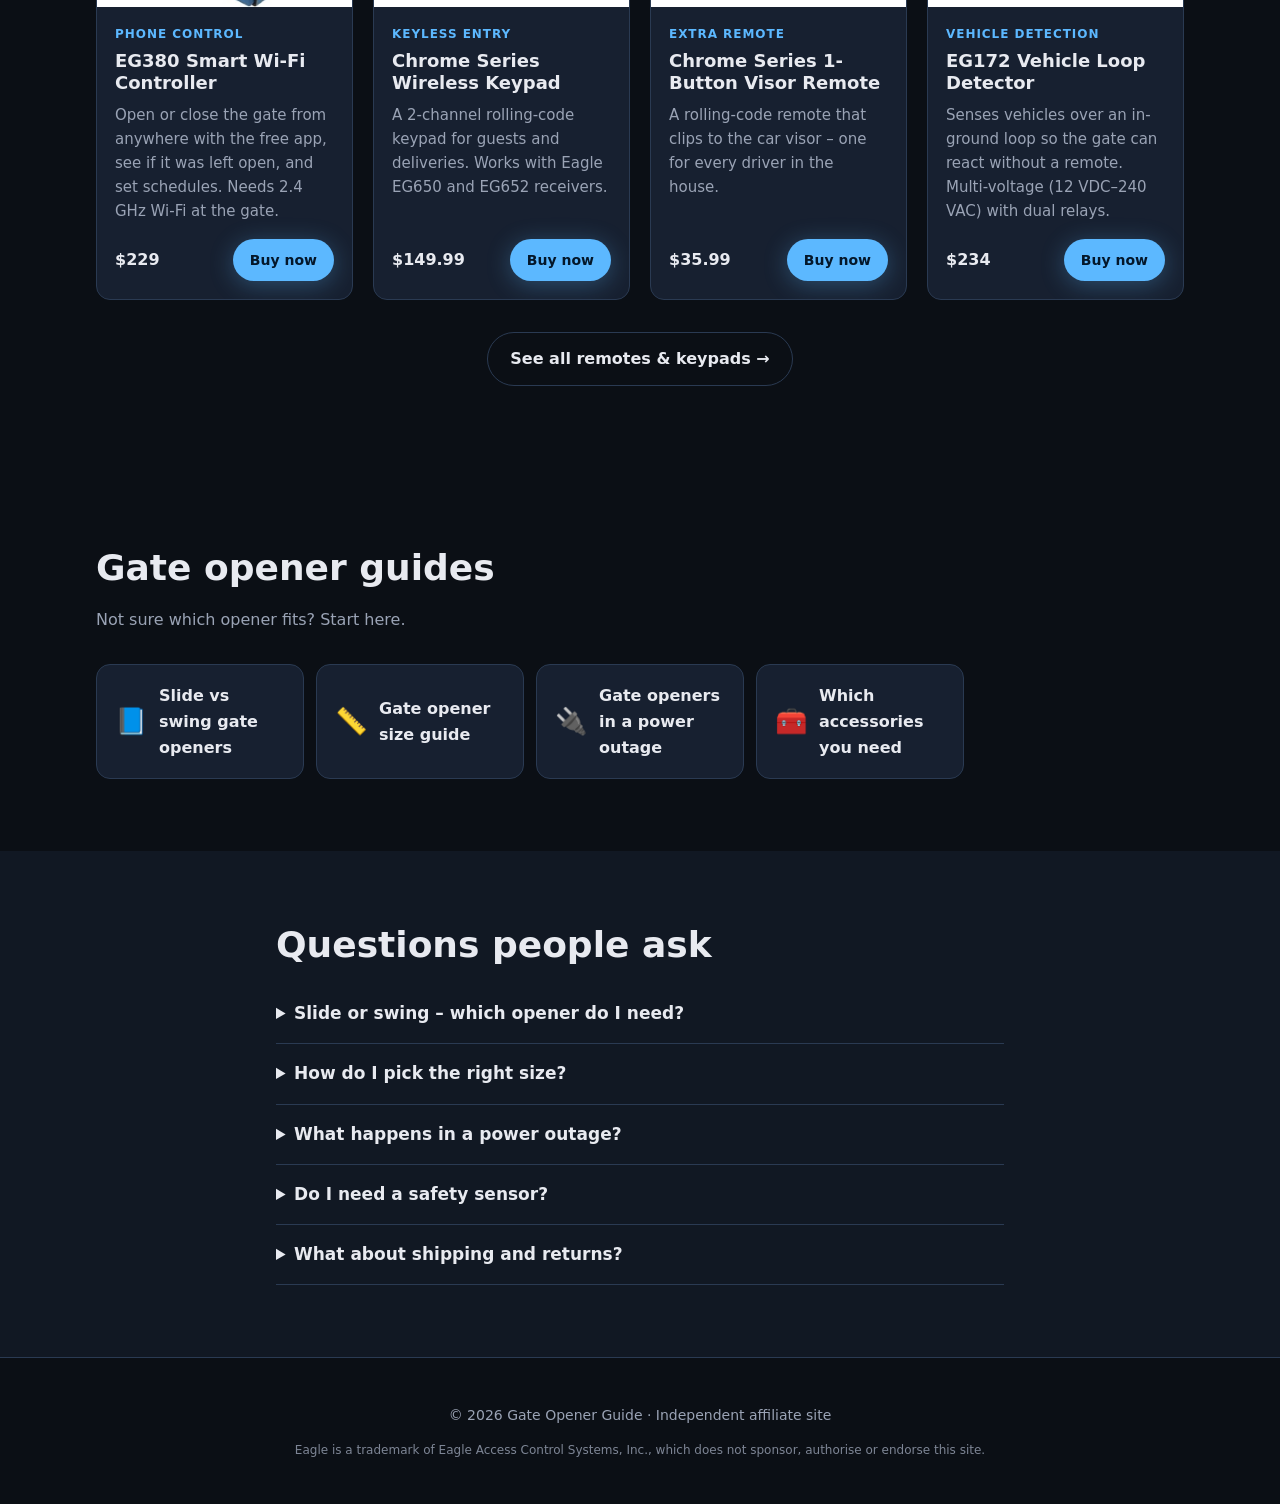
==== commit 14c2fff8: "Publish gateopenerguide.com" ====
--- a/index.html
+++ b/index.html
@@ -60,7 +60,7 @@
         <a class="cat" data-aff href="https://gateoperatorsdirectusa.com/collections/slide-gate-operators"><span class="cat-icon">➡️</span>Slide Gate Openers</a>
         <a class="cat" data-aff href="https://gateoperatorsdirectusa.com/collections/swing-gate-operators"><span class="cat-icon">🚪</span>Swing Gate Openers</a>
         <a class="cat" data-aff href="https://gateoperatorsdirectusa.com/collections/remotes"><span class="cat-icon">📡</span>Remotes &amp; Keypads</a>
-        <a class="cat" data-aff href="https://gateoperatorsdirectusa.com/collections/photo-eye-sensor"><span class="cat-icon">👁️</span>Photo Eye Sensors</a>
+        <a class="cat" data-aff href="https://gateoperatorsdirectusa.com/collections/chains/Chain+Chains"><span class="cat-icon">⛓️</span>Gate Chain</a>
         <a class="cat" data-aff href="https://gateoperatorsdirectusa.com/collections/loop-detectors"><span class="cat-icon">🚗</span>Vehicle Loop Detectors</a>
         <a class="cat" data-aff href="https://gateoperatorsdirectusa.com/collections/pedestals"><span class="cat-icon">🗼</span>Keypad Pedestals</a>
         <a class="cat" data-aff href="https://gateoperatorsdirectusa.com/collections/gate-guide-rollers"><span class="cat-icon">⚙️</span>Guide Rollers</a>
@@ -217,14 +217,14 @@
         </article>
 
         <article class="card">
-          <a class="card-img-link" data-aff href="https://gateoperatorsdirectusa.com/products/eg360-eagle-monitored-and-non-monitored-photo-eye-sensor-ul-or-non-ul" tabindex="-1"><img class="card-img" src="images/eg360-eagle-monitored-and-non-monitored-photo-eye-sensor-ul.jpg" alt="Eagle EG360 photo eye sensor" width="800" height="800" loading="lazy"></a>
-          <div class="card-body">
-            <span class="tag">Safety</span>
-            <h3>EG360 Photo Eye Sensor</h3>
-            <p>Stops the gate closing on a vehicle that's halfway through. UL 325 compliant, with up to 50 ft of sensor range.</p>
-            <div class="card-foot">
-              <span class="price">$289.99</span>
-              <a class="btn btn-primary btn-sm" data-aff href="https://gateoperatorsdirectusa.com/products/eg360-eagle-monitored-and-non-monitored-photo-eye-sensor-ul-or-non-ul">Buy now</a>
+          <a class="card-img-link" data-aff href="https://gateoperatorsdirectusa.com/products/eagle-chrome-series-1-button-visor-remote-transmitter-eg642" tabindex="-1"><img class="card-img" src="images/eagle-chrome-series-1-button-visor-remote-transmitter-eg642.jpg" alt="Chrome Series 1-Button Visor Remote" width="800" height="800" loading="lazy"></a>
+          <div class="card-body">
+            <span class="tag">Extra remote</span>
+            <h3>Chrome Series 1-Button Visor Remote</h3>
+            <p>A rolling-code remote that clips to the car visor – one for every driver in the house.</p>
+            <div class="card-foot">
+              <span class="price">$35.99</span>
+              <a class="btn btn-primary btn-sm" data-aff href="https://gateoperatorsdirectusa.com/products/eagle-chrome-series-1-button-visor-remote-transmitter-eg642">Buy now</a>
             </div>
           </div>
         </article>
@@ -277,7 +277,7 @@
       </details>
       <details>
         <summary>Do I need a safety sensor?</summary>
-        <p>A photo eye like the EG360 stops the gate from closing on a vehicle that's halfway through, and it's UL 325 compliant. The Eagle-1 and Eagle-2000-FR above already include one.</p>
+        <p>A photo eye stops the gate from closing on a vehicle that's halfway through. The Eagle-1 and Eagle-2000-FR 1 HP above include one in the box.</p>
       </details>
       <details>
         <summary>What about shipping and returns?</summary>
